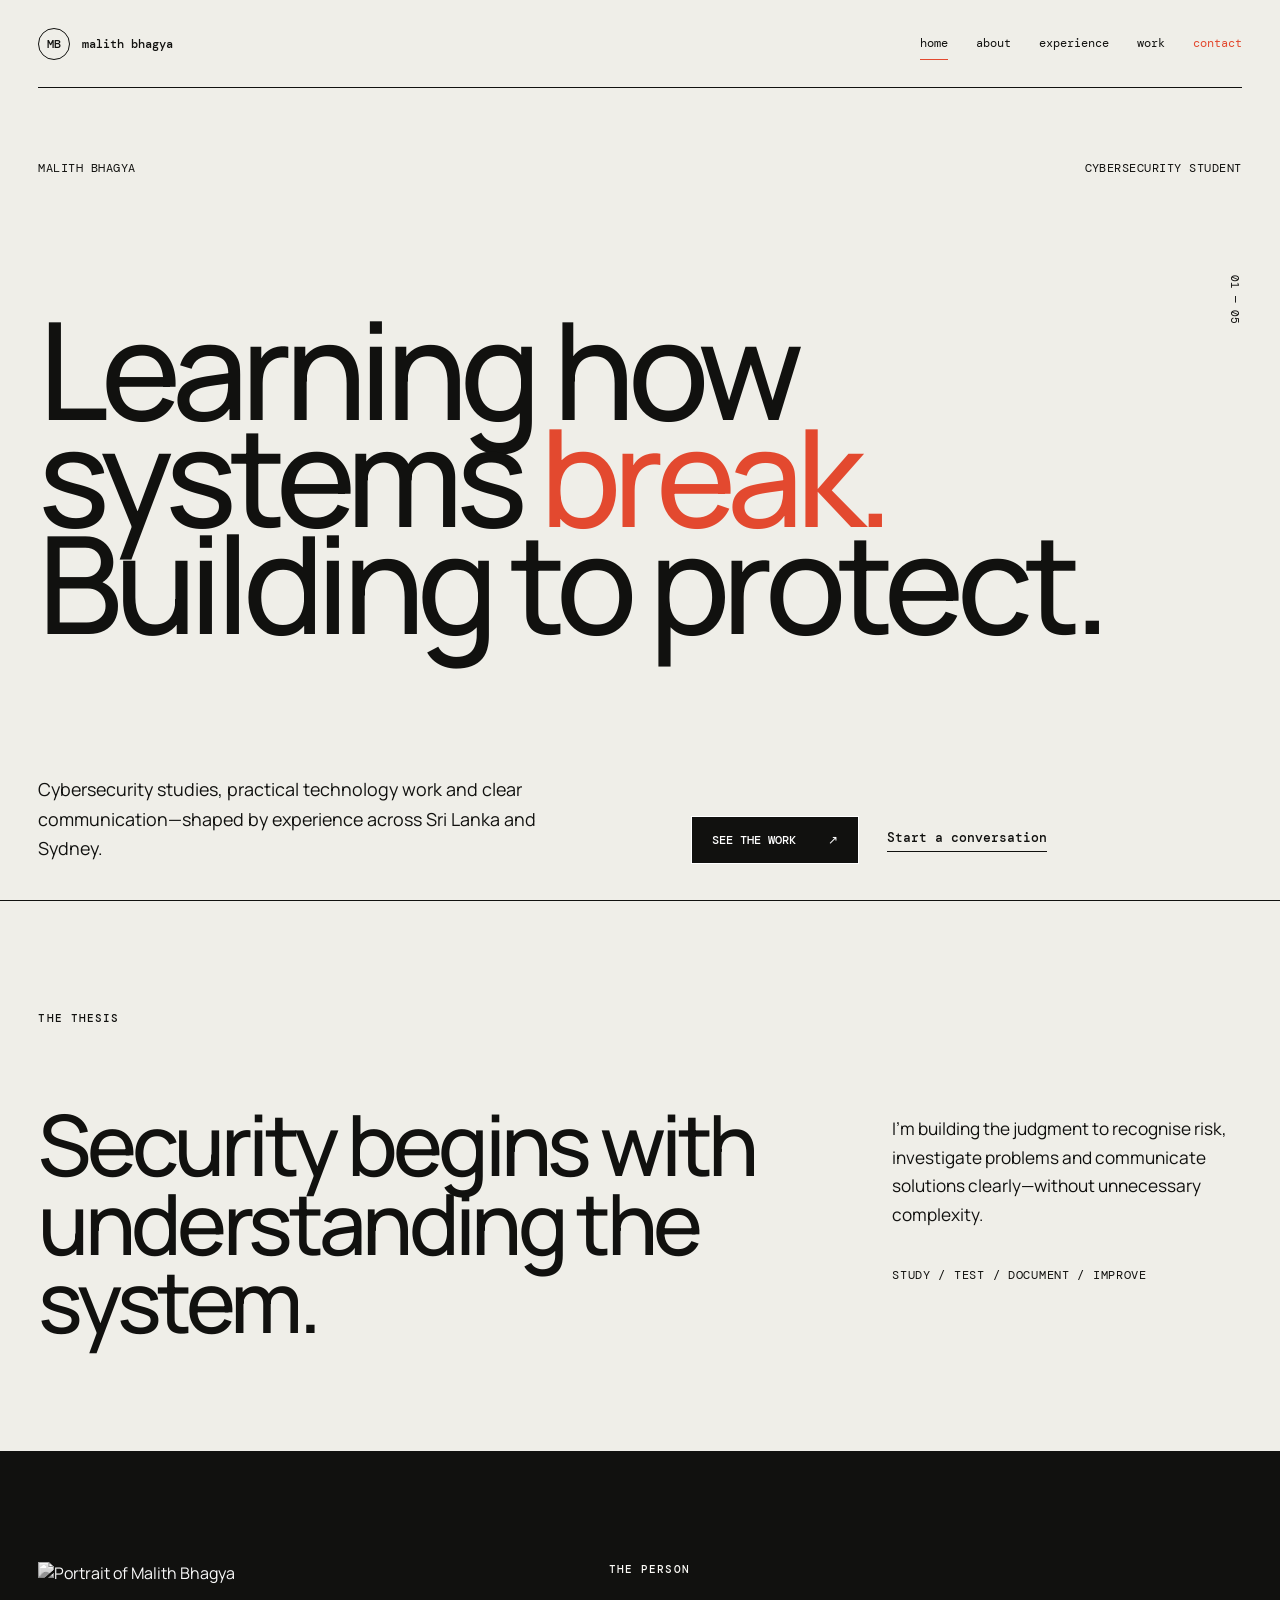
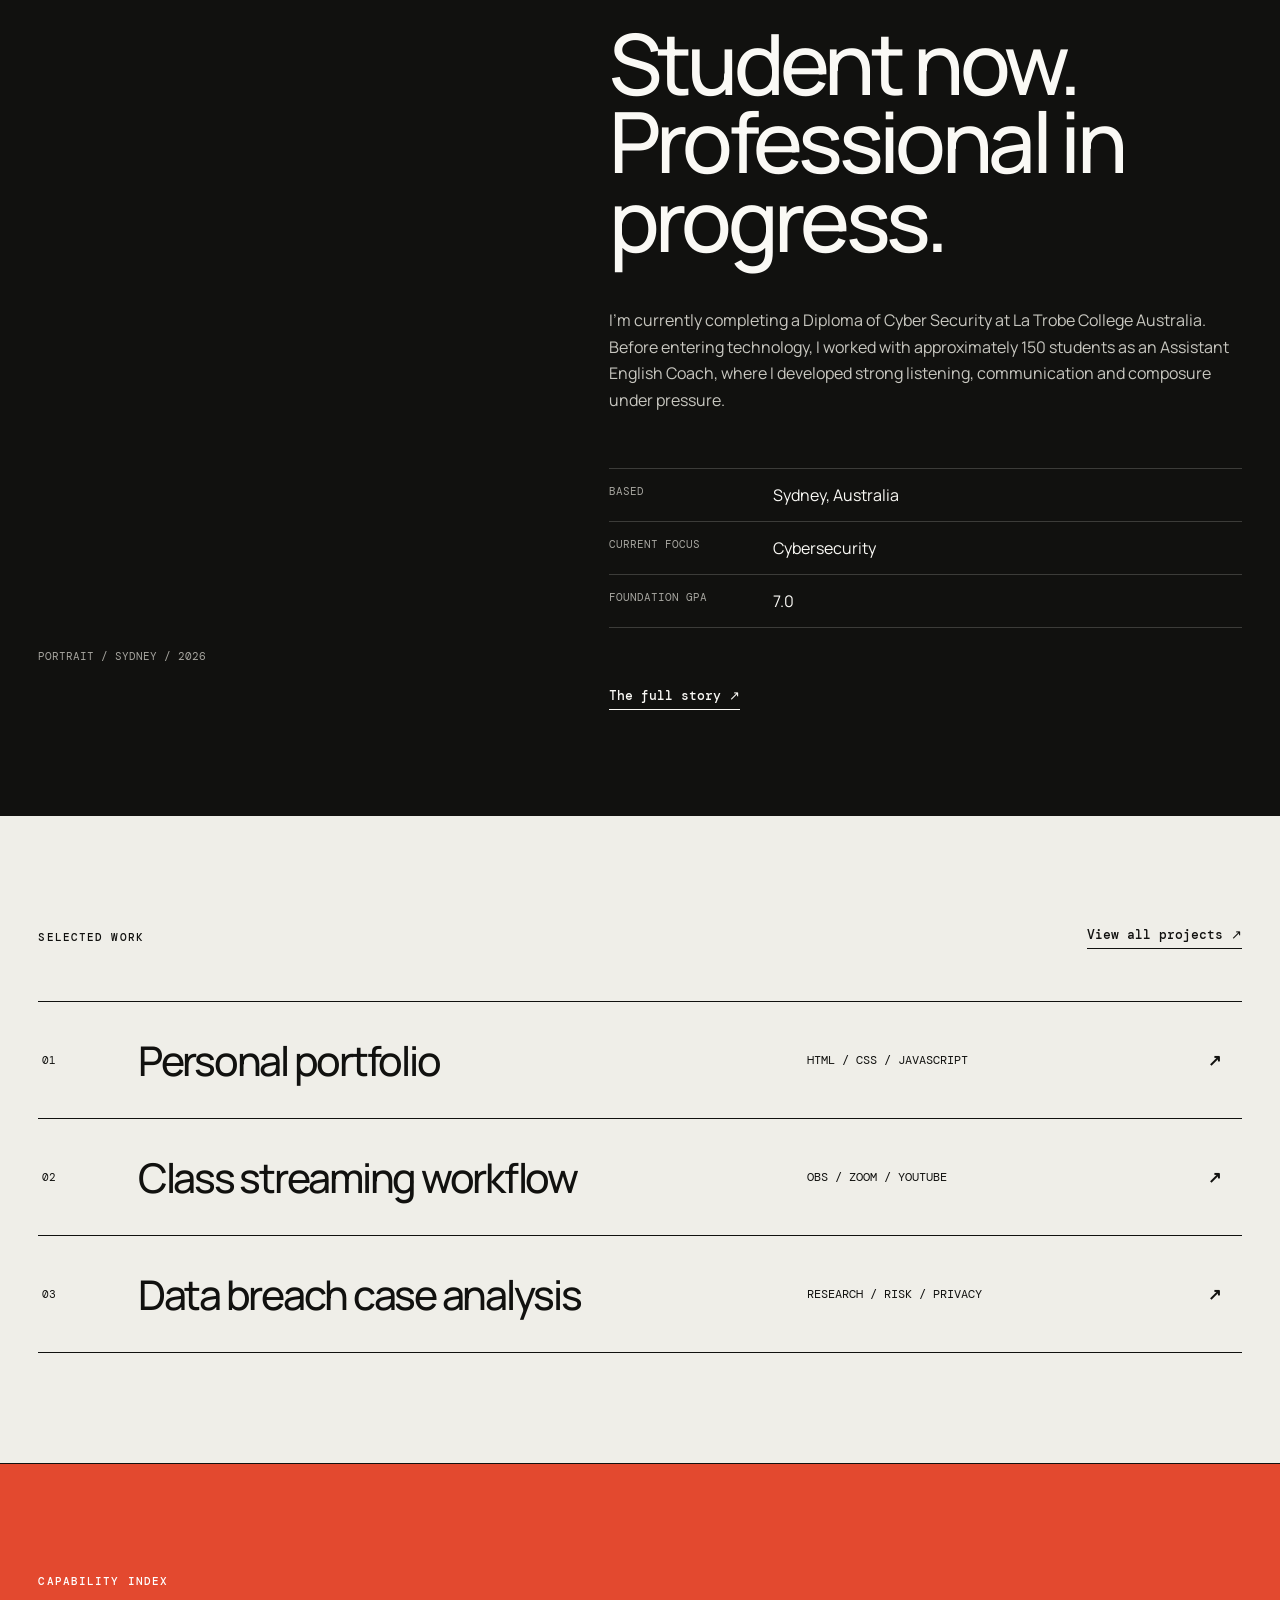
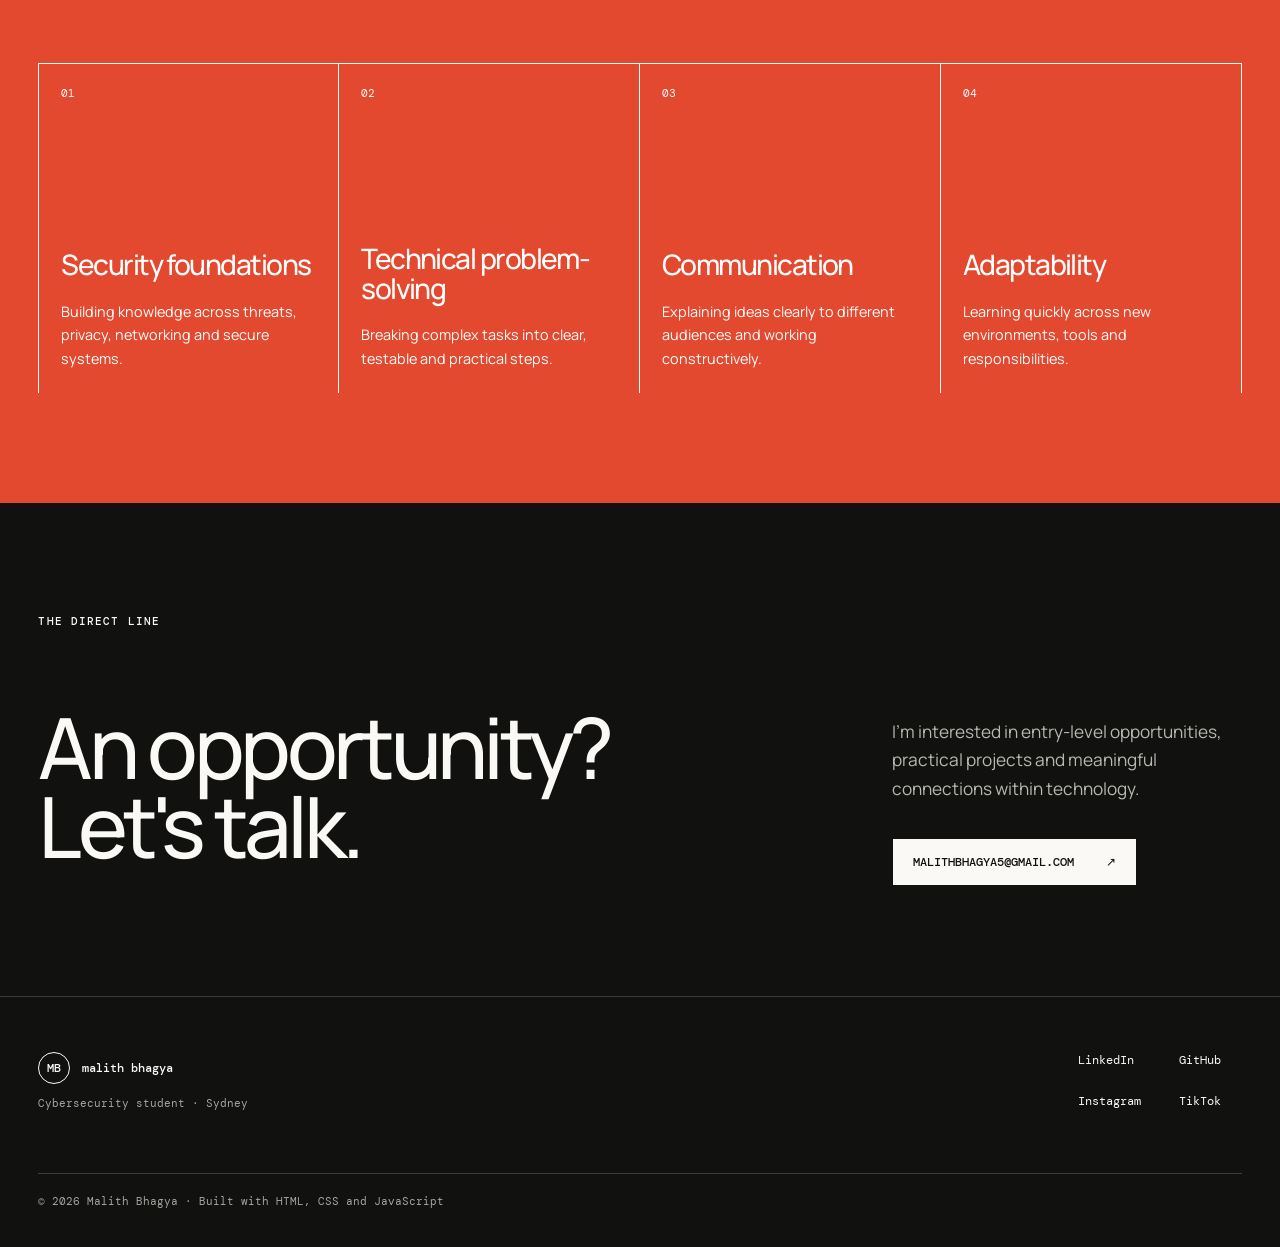
==== index.html @ faa4a7e5 "Add files via upload" ====
<!doctype html>
<html lang="en">
<head>
  <meta charset="UTF-8" />
  <meta name="viewport" content="width=device-width, initial-scale=1" />
  <meta
    name="description"
    content="Malith Bhagya — cybersecurity student, communicator and emerging technology professional based in Sydney."
  />
  <title>Malith Bhagya — Cybersecurity Student</title>

  <link rel="preconnect" href="https://fonts.googleapis.com" />
  <link rel="preconnect" href="https://fonts.gstatic.com" crossorigin />
  <link
    href="https://fonts.googleapis.com/css2?family=DM+Mono:wght@300;400;500&family=Manrope:wght@400;500;600&display=swap"
    rel="stylesheet"
  />
  <link rel="stylesheet" href="style.css" />
  <script src="script.js" defer></script>
</head>

<body>
  <a class="skip-link" href="#main">Skip to content</a>

  <header class="site-header">
    <nav class="navbar" aria-label="Main navigation">
      <a class="logo" href="index.html"><span>MB</span> Malith Bhagya</a>

      <button class="menu-button" aria-label="Open navigation" aria-expanded="false">
        <i></i>
        <i></i>
      </button>

      <div class="nav-links">
        <a class="active" href="index.html">Home</a>
        <a href="about.html">About</a>
        <a href="resume.html">Experience</a>
        <a href="projects.html">Work</a>
        <a class="nav-contact" href="contact.html">Contact</a>
      </div>
    </nav>
  </header>

  <main id="main">
    <section class="home-hero">
      <div class="hero-kicker reveal">
        <span>Malith Bhagya</span>
        <span>Cybersecurity student</span>
      </div>

      <h1 class="reveal">
        Learning how<br />
        systems <em>break.</em><br />
        Building to protect.
      </h1>

      <div class="hero-bottom reveal">
        <p>
          Cybersecurity studies, practical technology work and clear
          communication—shaped by experience across Sri Lanka and Sydney.
        </p>
        <div class="buttons">
          <a class="button dark" href="projects.html">See the work <span>↗</span></a>
          <a class="text-link" href="contact.html">Start a conversation</a>
        </div>
      </div>

      <div class="hero-index" aria-hidden="true">01 — 05</div>
    </section>

    <section class="signal section">
      <p class="label">THE THESIS</p>

      <div class="split">
        <h2 class="reveal">
          Security begins with<br />
          understanding the system.
        </h2>
        <div class="reveal">
          <p>
            I'm building the judgment to recognise risk, investigate problems
            and communicate solutions clearly—without unnecessary complexity.
          </p>
          <p class="mono">study / test / document / improve</p>
        </div>
      </div>
    </section>

    <section class="profile-panel section">
      <div class="profile-image reveal">
        <img src="images/portrait.webp" alt="Portrait of Malith Bhagya" />
        <span>Portrait / Sydney / 2026</span>
      </div>

      <div class="profile-copy reveal">
        <p class="label">THE PERSON</p>
        <h2>
          Student now.<br />
          Professional in progress.
        </h2>
        <p>
          I'm currently completing a Diploma of Cyber Security at La Trobe
          College Australia. Before entering technology, I worked with
          approximately 150 students as an Assistant English Coach, where I
          developed strong listening, communication and composure under
          pressure.
        </p>
        <dl>
          <div>
            <dt>Based</dt>
            <dd>Sydney, Australia</dd>
          </div>
          <div>
            <dt>Current focus</dt>
            <dd>Cybersecurity</dd>
          </div>
          <div>
            <dt>Foundation GPA</dt>
            <dd>7.0</dd>
          </div>
        </dl>
        <a class="text-link" href="about.html">The full story <span>↗</span></a>
      </div>
    </section>

    <section class="work-index section">
      <div class="section-top">
        <p class="label">SELECTED WORK</p>
        <a class="text-link" href="projects.html">View all projects ↗</a>
      </div>

      <a class="work-row reveal" href="projects.html">
        <span>01</span>
        <h3>Personal portfolio</h3>
        <p>HTML / CSS / JavaScript</p>
        <b>↗</b>
      </a>

      <a class="work-row reveal" href="projects.html">
        <span>02</span>
        <h3>Class streaming workflow</h3>
        <p>OBS / Zoom / YouTube</p>
        <b>↗</b>
      </a>

      <a class="work-row reveal" href="projects.html">
        <span>03</span>
        <h3>Data breach case analysis</h3>
        <p>Research / Risk / Privacy</p>
        <b>↗</b>
      </a>
    </section>

    <section class="capability section">
      <p class="label">CAPABILITY INDEX</p>

      <div class="capability-grid">
        <article class="reveal">
          <span>01</span>
          <h3>Security foundations</h3>
          <p>Building knowledge across threats, privacy, networking and secure systems.</p>
        </article>

        <article class="reveal">
          <span>02</span>
          <h3>Technical problem-solving</h3>
          <p>Breaking complex tasks into clear, testable and practical steps.</p>
        </article>

        <article class="reveal">
          <span>03</span>
          <h3>Communication</h3>
          <p>Explaining ideas clearly to different audiences and working constructively.</p>
        </article>

        <article class="reveal">
          <span>04</span>
          <h3>Adaptability</h3>
          <p>Learning quickly across new environments, tools and responsibilities.</p>
        </article>
      </div>
    </section>

    <section class="direct section">
      <p class="label">THE DIRECT LINE</p>

      <div class="split">
        <h2 class="reveal">
          An opportunity?<br />
          Let's talk.
        </h2>
        <div class="reveal">
          <p>
            I'm interested in entry-level opportunities, practical projects
            and meaningful connections within technology.
          </p>
          <a class="button light" href="mailto:malithbhagya5@gmail.com">
            malithbhagya5@gmail.com <span>↗</span>
          </a>
        </div>
      </div>
    </section>
  </main>

  <footer class="site-footer">
    <div>
      <a class="logo" href="index.html"><span>MB</span> Malith Bhagya</a>
      <p>Cybersecurity student · Sydney</p>
    </div>

    <div class="socials">
      <a href="https://www.linkedin.com/" target="_blank" rel="noopener noreferrer">LinkedIn</a>
      <a href="https://github.com/" target="_blank" rel="noopener noreferrer">GitHub</a>
      <a href="https://www.instagram.com/malithnotfound" target="_blank" rel="noopener noreferrer">Instagram</a>
      <a href="https://www.tiktok.com/@definitelynotmalith" target="_blank" rel="noopener noreferrer">TikTok</a>
    </div>

    <p class="copyright">© <span data-year></span> Malith Bhagya · Built with HTML, CSS and JavaScript</p>
  </footer>
</body>
</html>
---- style.css ----
:root {
  --ink: #11110f;
  --paper: #efeee8;
  --red: #e3492f;
  --grey: #a6a59f;
  --line: rgba(17, 17, 15, 0.22);
  --white: #faf9f5;
}

* {
  box-sizing: border-box;
}

html {
  scroll-behavior: smooth;
}

body {
  margin: 0;
  background: var(--paper);
  color: var(--ink);
  font-family: "Manrope", sans-serif;
  font-size: 16px;
  overflow-x: hidden;
}

img {
  display: block;
  width: 100%;
  object-fit: cover;
}

a {
  color: inherit;
  text-decoration: none;
}

h1,
h2,
h3 {
  font-weight: 500;
  margin: 0;
  letter-spacing: -0.055em;
}

p {
  line-height: 1.65;
}

.skip-link {
  position: fixed;
  left: 1rem;
  top: -4rem;
  z-index: 99;
  background: var(--ink);
  color: white;
  padding: 0.8rem;
}

.skip-link:focus {
  top: 1rem;
}

.site-header {
  position: relative;
  padding: 0 3vw;
}

.navbar {
  min-height: 88px;
  display: flex;
  justify-content: space-between;
  align-items: center;
  border-bottom: 1px solid var(--ink);
}

.logo {
  display: flex;
  align-items: center;
  gap: 12px;
  font: 500 0.78rem "DM Mono", monospace;
  text-transform: lowercase;
}

.logo span {
  display: grid;
  place-items: center;
  width: 32px;
  height: 32px;
  border: 1px solid;
  border-radius: 50%;
  text-transform: uppercase;
}

.nav-links {
  display: flex;
  gap: 28px;
  align-items: center;
  font: 400 0.76rem "DM Mono", monospace;
  text-transform: lowercase;
}

.nav-links a {
  padding: 8px 0;
  border-bottom: 1px solid transparent;
}

.nav-links a:hover,
.nav-links a.active {
  border-color: var(--red);
}

.nav-contact {
  color: var(--red);
}

.menu-button {
  display: none;
  border: 0;
  background: transparent;
}

.menu-button i {
  display: block;
  width: 24px;
  height: 1px;
  background: var(--ink);
  margin: 6px;
}

.section {
  padding: 110px 3vw;
  border-top: 1px solid var(--ink);
}

.home-hero {
  min-height: calc(100vh - 88px);
  padding: 8vh 3vw 4vh;
  display: flex;
  flex-direction: column;
  position: relative;
}

.hero-kicker {
  display: flex;
  justify-content: space-between;
  font: 400 0.75rem "DM Mono", monospace;
  text-transform: uppercase;
  letter-spacing: 0.04em;
}

.home-hero h1 {
  font-size: clamp(4.4rem, 10.6vw, 10.5rem);
  line-height: 0.79;
  margin: auto 0;
}

.home-hero h1 em {
  font-style: normal;
  color: var(--red);
}

.hero-bottom {
  display: grid;
  grid-template-columns: 1fr 1fr;
  gap: 8vw;
  align-items: end;
}

.hero-bottom > p {
  font-size: clamp(1rem, 1.4vw, 1.25rem);
  max-width: 650px;
  margin: 0;
}

.buttons {
  display: flex;
  align-items: center;
  gap: 28px;
}

.button {
  display: inline-flex;
  justify-content: space-between;
  align-items: center;
  gap: 32px;
  padding: 15px 20px;
  border: 1px solid;
  font: 500 0.78rem "DM Mono", monospace;
  text-transform: uppercase;
  transition: 0.2s;
}

.button:hover {
  background: var(--red);
  border-color: var(--red);
  color: white;
}

.button.dark {
  background: var(--ink);
  color: white;
}

.button.light {
  background: var(--white);
  color: var(--ink);
}

.text-link {
  font: 500 0.8rem "DM Mono", monospace;
  border-bottom: 1px solid;
  padding-bottom: 5px;
}

.text-link:hover {
  color: var(--red);
}

.hero-index {
  position: absolute;
  right: 3vw;
  top: 23%;
  font: 400 0.7rem "DM Mono", monospace;
  writing-mode: vertical-rl;
}

.label {
  font: 500 0.7rem "DM Mono", monospace;
  letter-spacing: 0.1em;
  text-transform: uppercase;
  margin: 0;
}

.split {
  display: grid;
  grid-template-columns: 1.35fr 0.65fr;
  gap: 10vw;
  margin-top: 80px;
}

.split h2,
.profile-copy h2 {
  font-size: clamp(3rem, 6.6vw, 7rem);
  line-height: 0.93;
}

.split > div {
  padding-top: 10px;
}

.split > div > p {
  font-size: 1.08rem;
  margin-top: 0;
}

.mono {
  font: 400 0.75rem "DM Mono", monospace !important;
  text-transform: uppercase;
  letter-spacing: 0.06em;
  margin-top: 38px !important;
}

.profile-panel {
  display: grid;
  grid-template-columns: 0.85fr 1.15fr;
  gap: 8vw;
  background: var(--ink);
  color: var(--white);
}

.profile-image img {
  height: min(75vh, 760px);
  filter: grayscale(100%);
  object-position: center 30%;
}

.profile-image span {
  display: block;
  margin-top: 12px;
  font: 400 0.7rem "DM Mono", monospace;
  color: var(--grey);
  text-transform: uppercase;
}

.profile-copy {
  align-self: center;
}

.profile-copy h2 {
  margin: 48px 0;
}

.profile-copy > p:not(.label) {
  max-width: 670px;
  color: #c8c7c0;
}

.profile-copy dl {
  margin: 55px 0;
  border-top: 1px solid #3c3c39;
}

.profile-copy dl div {
  display: grid;
  grid-template-columns: 0.35fr 1fr;
  padding: 15px 0;
  border-bottom: 1px solid #3c3c39;
}

.profile-copy dt {
  font: 400 0.7rem "DM Mono", monospace;
  text-transform: uppercase;
  color: var(--grey);
}

.profile-copy dd {
  margin: 0;
}

.section-top {
  display: flex;
  justify-content: space-between;
  align-items: center;
  margin-bottom: 52px;
}

.work-row {
  display: grid;
  grid-template-columns: 70px 1.2fr 0.7fr 30px;
  gap: 2vw;
  align-items: center;
  padding: 30px 4px;
  border-top: 1px solid;
  transition: 0.2s;
}

.work-row:last-child {
  border-bottom: 1px solid;
}

.work-row:hover {
  background: var(--red);
  color: white;
  padding-left: 20px;
  padding-right: 20px;
}

.work-row > span {
  font: 400 0.7rem "DM Mono", monospace;
}

.work-row h3 {
  font-size: clamp(1.65rem, 3.2vw, 3.4rem);
}

.work-row p {
  font: 400 0.75rem "DM Mono", monospace;
  text-transform: uppercase;
}

.capability {
  background: var(--red);
  color: white;
}

.capability-grid {
  display: grid;
  grid-template-columns: repeat(4, 1fr);
  margin-top: 75px;
}

.capability-grid article {
  min-height: 330px;
  padding: 22px;
  border-top: 1px solid;
  border-right: 1px solid;
  display: flex;
  flex-direction: column;
}

.capability-grid article:first-child {
  border-left: 1px solid;
}

.capability-grid span {
  font: 400 0.7rem "DM Mono", monospace;
}

.capability-grid h3 {
  font-size: clamp(1.35rem, 2.2vw, 2.25rem);
  line-height: 1.05;
  margin: auto 0 20px;
}

.capability-grid p {
  font-size: 0.9rem;
  margin: 0;
}

.direct {
  background: var(--ink);
  color: var(--white);
}

.direct .split h2 {
  color: var(--white);
}

.direct .split > div > p {
  color: #b7b6b0;
  margin-bottom: 35px;
}

.site-footer {
  background: var(--ink);
  color: var(--white);
  border-top: 1px solid #3c3c39;
  padding: 55px 3vw 28px;
  display: grid;
  grid-template-columns: 1fr auto;
  gap: 40px;
}

.site-footer .logo {
  margin-bottom: 12px;
}

.site-footer p {
  font: 400 0.7rem "DM Mono", monospace;
  color: var(--grey);
}

.socials {
  display: grid;
  grid-template-columns: 1fr 1fr;
  gap: 12px 38px;
  font: 400 0.75rem "DM Mono", monospace;
}

.socials a:hover {
  color: var(--red);
}

.copyright {
  grid-column: 1 / -1;
  border-top: 1px solid #3c3c39;
  padding-top: 20px;
}

.page-hero {
  padding: 120px 3vw 100px;
  min-height: 72vh;
}

.page-hero h1 {
  font-size: clamp(4rem, 9vw, 9rem);
  line-height: 0.84;
}

.page-hero h1 em {
  font-style: normal;
  color: var(--red);
}

.page-hero .intro {
  max-width: 650px;
  font-size: 1.1rem;
}

.about-grid {
  display: grid;
  grid-template-columns: 0.75fr 1fr;
  gap: 8vw;
  align-items: center;
  margin-top: 75px;
}

.about-grid img {
  height: 680px;
  filter: grayscale(100%);
}

.large {
  font-size: clamp(1.5rem, 2.8vw, 2.8rem);
  line-height: 1.25;
}

.dark-section {
  background: var(--ink);
  color: var(--white);
}

.dark-section .split > div {
  color: #b9b8b2;
}

.gallery {
  display: grid;
  grid-template-columns: 1.2fr 0.8fr;
  gap: 12px;
  margin-top: 60px;
}

.gallery figure {
  margin: 0;
  position: relative;
  overflow: hidden;
}

.gallery img {
  height: 400px;
  filter: grayscale(100%);
  transition: 0.4s;
}

.gallery figure:hover img {
  filter: grayscale(0);
}

.gallery .wide img {
  height: 520px;
}

.gallery .tall {
  grid-row: span 2;
}

.gallery .tall img {
  height: 100%;
}

.gallery figcaption {
  position: absolute;
  left: 12px;
  bottom: 12px;
  background: var(--ink);
  color: white;
  padding: 7px 10px;
  font: 400 0.68rem "DM Mono", monospace;
}

.resume {
  padding-top: 20px;
}

.resume-block {
  display: grid;
  grid-template-columns: 0.3fr 1fr;
  gap: 6vw;
  padding: 55px 0;
  border-top: 1px solid;
}

.resume-heading {
  display: flex;
  gap: 14px;
}

.resume-heading span,
.timeline-item div > b,
.project article b {
  font: 500 0.68rem "DM Mono", monospace;
  color: var(--red);
  letter-spacing: 0.08em;
}

.resume-heading h2 {
  font-size: 2.4rem;
}

.timeline {
  border-top: 1px solid var(--line);
}

.timeline-item {
  display: grid;
  grid-template-columns: 0.28fr 1fr;
  gap: 30px;
  padding: 30px 4px;
  border-bottom: 1px solid var(--line);
}

.timeline-item > small {
  font: 400 0.7rem "DM Mono", monospace;
}

.timeline-item h3 {
  font-size: clamp(1.5rem, 2.7vw, 2.5rem);
}

.timeline-item p,
.timeline-item ul {
  color: #5e5e59;
}

.tags {
  display: flex;
  gap: 8px;
  flex-wrap: wrap;
}

.tags span {
  border: 1px solid;
  padding: 6px 10px;
  font: 400 0.68rem "DM Mono", monospace;
}

.skills {
  display: grid;
  grid-template-columns: 1fr 1fr;
}

.skills span {
  font-size: 1.25rem;
  padding: 20px 4px;
  border-bottom: 1px solid var(--line);
}

.achievements {
  display: grid;
  grid-template-columns: 1fr 1fr;
}

.achievements article {
  padding: 35px;
  border: 1px solid;
  margin-right: -1px;
}

.achievements strong {
  font-size: clamp(3rem, 6vw, 6rem);
  font-weight: 500;
}

.project-list {
  padding-top: 10px;
}

.project {
  display: grid;
  grid-template-columns: 50px 0.75fr 1fr;
  gap: 4vw;
  padding: 60px 0;
  border-top: 1px solid;
  align-items: center;
}

.project-art {
  height: 360px;
  background: var(--ink);
  color: white;
  display: grid;
  place-items: center;
}

.project-art strong {
  font: 500 5rem "DM Mono", monospace;
  color: var(--red);
}

.project > div:last-child h2 {
  font-size: clamp(2rem, 4vw, 4rem);
  line-height: 1;
}

.project > div:last-child p {
  color: #60605a;
}

.project-note {
  padding: 40px;
  background: var(--red);
  color: white;
  display: grid;
  grid-template-columns: 0.25fr 1fr;
}

.project-note p {
  font-size: 1.7rem;
  margin: 0;
}

.contact-page {
  background: var(--paper);
}

.contact-main {
  min-height: 85vh;
  padding: 110px 3vw;
  display: grid;
  grid-template-columns: 0.9fr 1.1fr;
  gap: 10vw;
  align-items: center;
}

.contact-main h1 {
  font-size: clamp(4rem, 7.5vw, 8rem);
  line-height: 0.88;
  margin: 30px 0;
}

.contact-main h1 em {
  font-style: normal;
  color: var(--red);
}

.email-link {
  font: 400 0.8rem "DM Mono", monospace;
  border-bottom: 1px solid;
}

.contact-form {
  border-top: 1px solid;
  padding-top: 25px;
}

.form-row {
  display: grid;
  grid-template-columns: 1fr 1fr;
  gap: 20px;
}

.field {
  margin-bottom: 20px;
}

.field label {
  display: block;
  font: 500 0.7rem "DM Mono", monospace;
  text-transform: uppercase;
  margin-bottom: 8px;
}

.field input,
.field textarea {
  width: 100%;
  border: 0;
  border-bottom: 1px solid;
  background: transparent;
  padding: 12px 0;
  font: 16px "Manrope";
  outline: none;
}

.field input:focus,
.field textarea:focus {
  border-color: var(--red);
  border-width: 2px;
}

.field.invalid input,
.field.invalid textarea {
  border-color: #bd2020;
}

.field small {
  display: block;
  min-height: 18px;
  color: #a91616;
  margin-top: 5px;
}

.form-status {
  font: 0.75rem "DM Mono", monospace;
}

.reveal {
  opacity: 0;
  transform: translateY(18px);
  transition: opacity 0.7s, transform 0.7s;
}

.reveal.visible {
  opacity: 1;
  transform: none;
}

@media (max-width: 900px) {
  .hero-bottom,
  .split,
  .profile-panel,
  .about-grid,
  .contact-main {
    grid-template-columns: 1fr;
  }

  .profile-copy {
    padding-top: 30px;
  }

  .capability-grid {
    grid-template-columns: 1fr 1fr;
  }

  .project {
    grid-template-columns: 40px 1fr;
  }

  .project > div:last-child {
    grid-column: 2;
  }

  .resume-block {
    grid-template-columns: 1fr;
  }
}

@media (max-width: 680px) {
  .site-header {
    padding: 0 18px;
  }

  .navbar {
    min-height: 72px;
  }

  .menu-button {
    display: block;
  }

  .nav-links {
    display: none;
    position: absolute;
    top: 72px;
    left: 18px;
    right: 18px;
    background: var(--paper);
    border: 1px solid;
    padding: 20px;
    flex-direction: column;
    align-items: stretch;
    z-index: 9;
  }

  .nav-links.open {
    display: flex;
  }

  .home-hero {
    min-height: calc(100vh - 72px);
    padding: 45px 18px 28px;
  }

  .hero-kicker span:last-child {
    display: none;
  }

  .home-hero h1 {
    font-size: clamp(3.55rem, 17vw, 5.7rem);
    line-height: 0.84;
  }

  .hero-bottom {
    gap: 25px;
  }

  .buttons {
    align-items: flex-start;
    flex-direction: column;
  }

  .section,
  .page-hero,
  .contact-main {
    padding-left: 18px;
    padding-right: 18px;
  }

  .section {
    padding-top: 78px;
    padding-bottom: 78px;
  }

  .split {
    margin-top: 50px;
  }

  .work-row {
    grid-template-columns: 40px 1fr 24px;
  }

  .work-row p {
    display: none;
  }

  .capability-grid,
  .gallery,
  .skills,
  .achievements,
  .site-footer,
  .form-row {
    grid-template-columns: 1fr;
  }

  .capability-grid article {
    min-height: 240px;
    border-left: 1px solid;
  }

  .gallery .tall {
    grid-row: auto;
  }

  .gallery img,
  .gallery .wide img,
  .gallery .tall img {
    height: 390px;
  }

  .timeline-item {
    grid-template-columns: 1fr;
  }

  .project {
    grid-template-columns: 1fr;
  }

  .project > div:last-child {
    grid-column: 1;
  }

  .project-art {
    height: 300px;
  }

  .project-note {
    grid-template-columns: 1fr;
    gap: 20px;
  }

  .socials {
    grid-template-columns: 1fr 1fr;
  }

  .copyright {
    grid-column: 1;
  }
}

@media (prefers-reduced-motion: reduce) {
  html {
    scroll-behavior: auto;
  }

  * {
    transition-duration: 0.01ms !important;
  }
}

.project-downloads {
  display: inline-block;
  margin-top: 20px;
  padding-bottom: 6px;
  border-bottom: 1px solid currentColor;
  font-family: "DM Mono", monospace;
  font-size: 0.75rem;
  font-weight: 500;
  text-transform: uppercase;
  transition: color 0.2s ease;
  
}   

.project downloads:hover {
  color: var(--red);
}
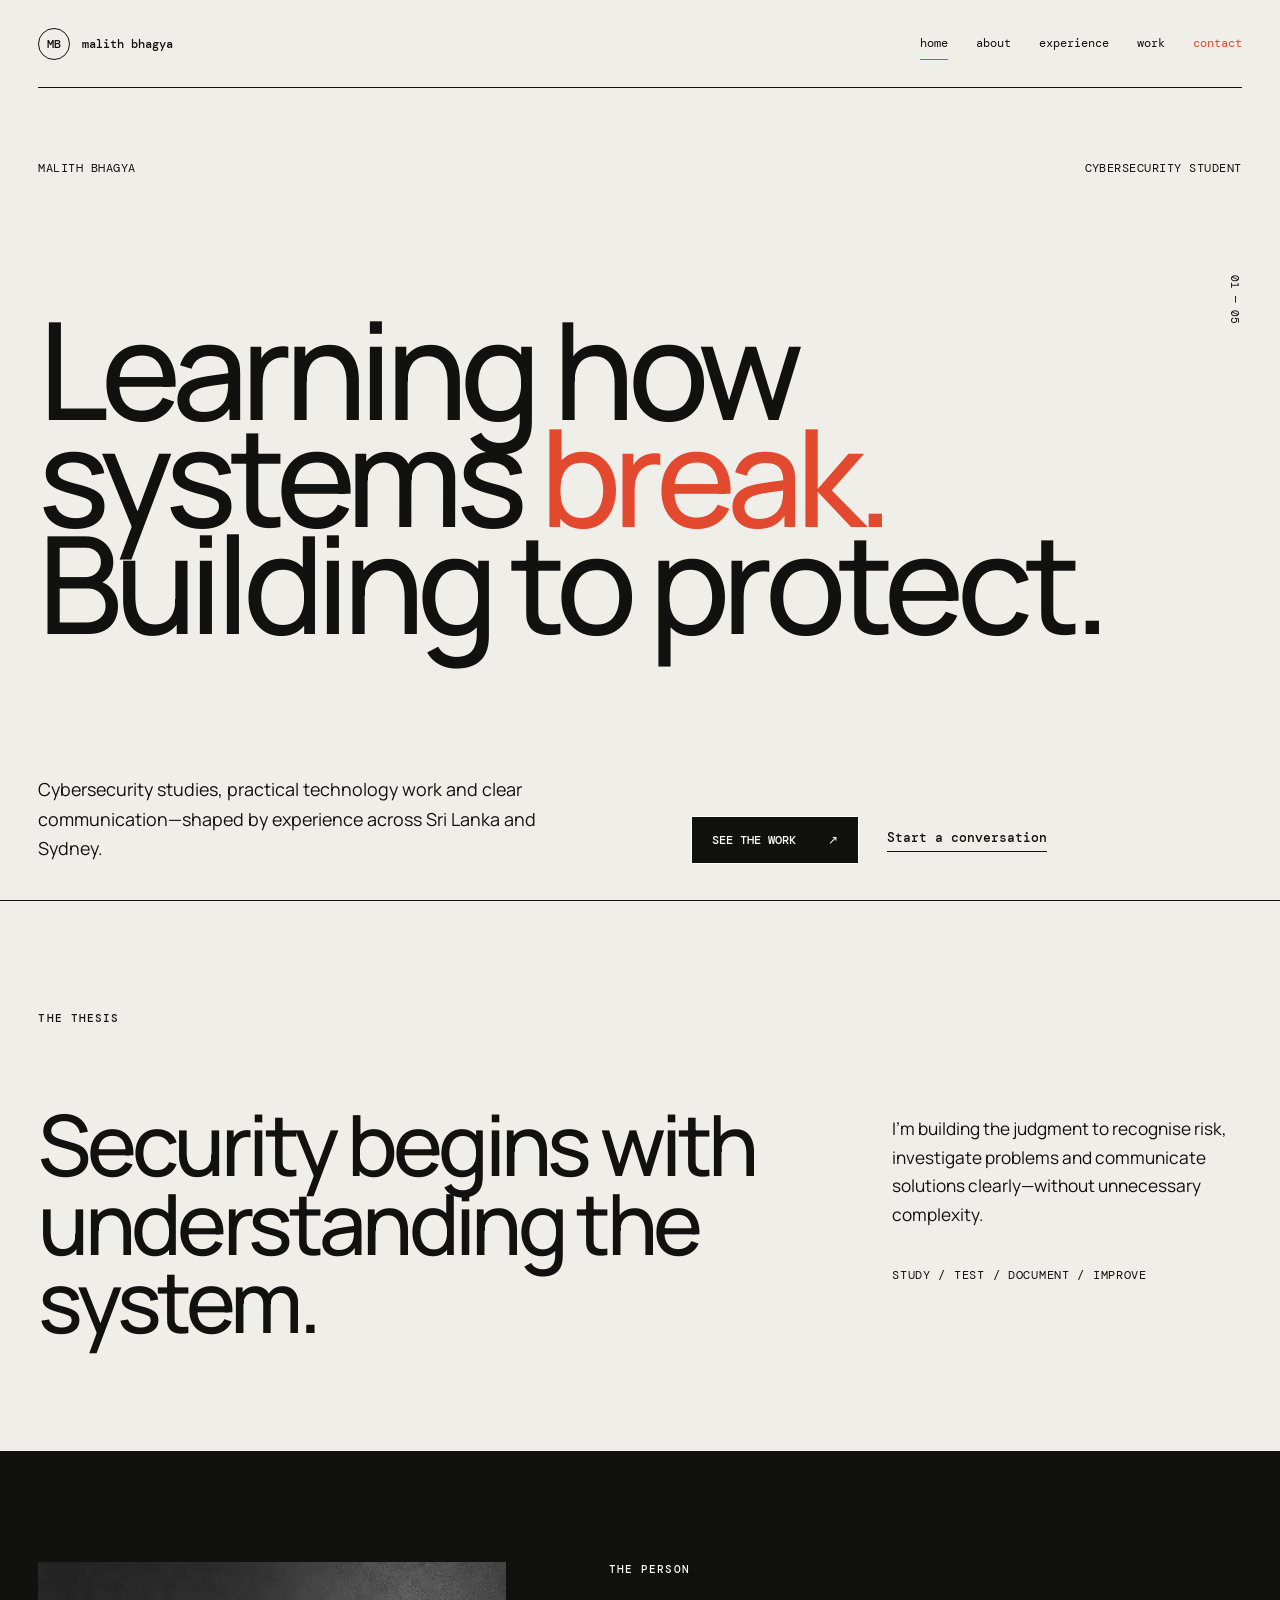
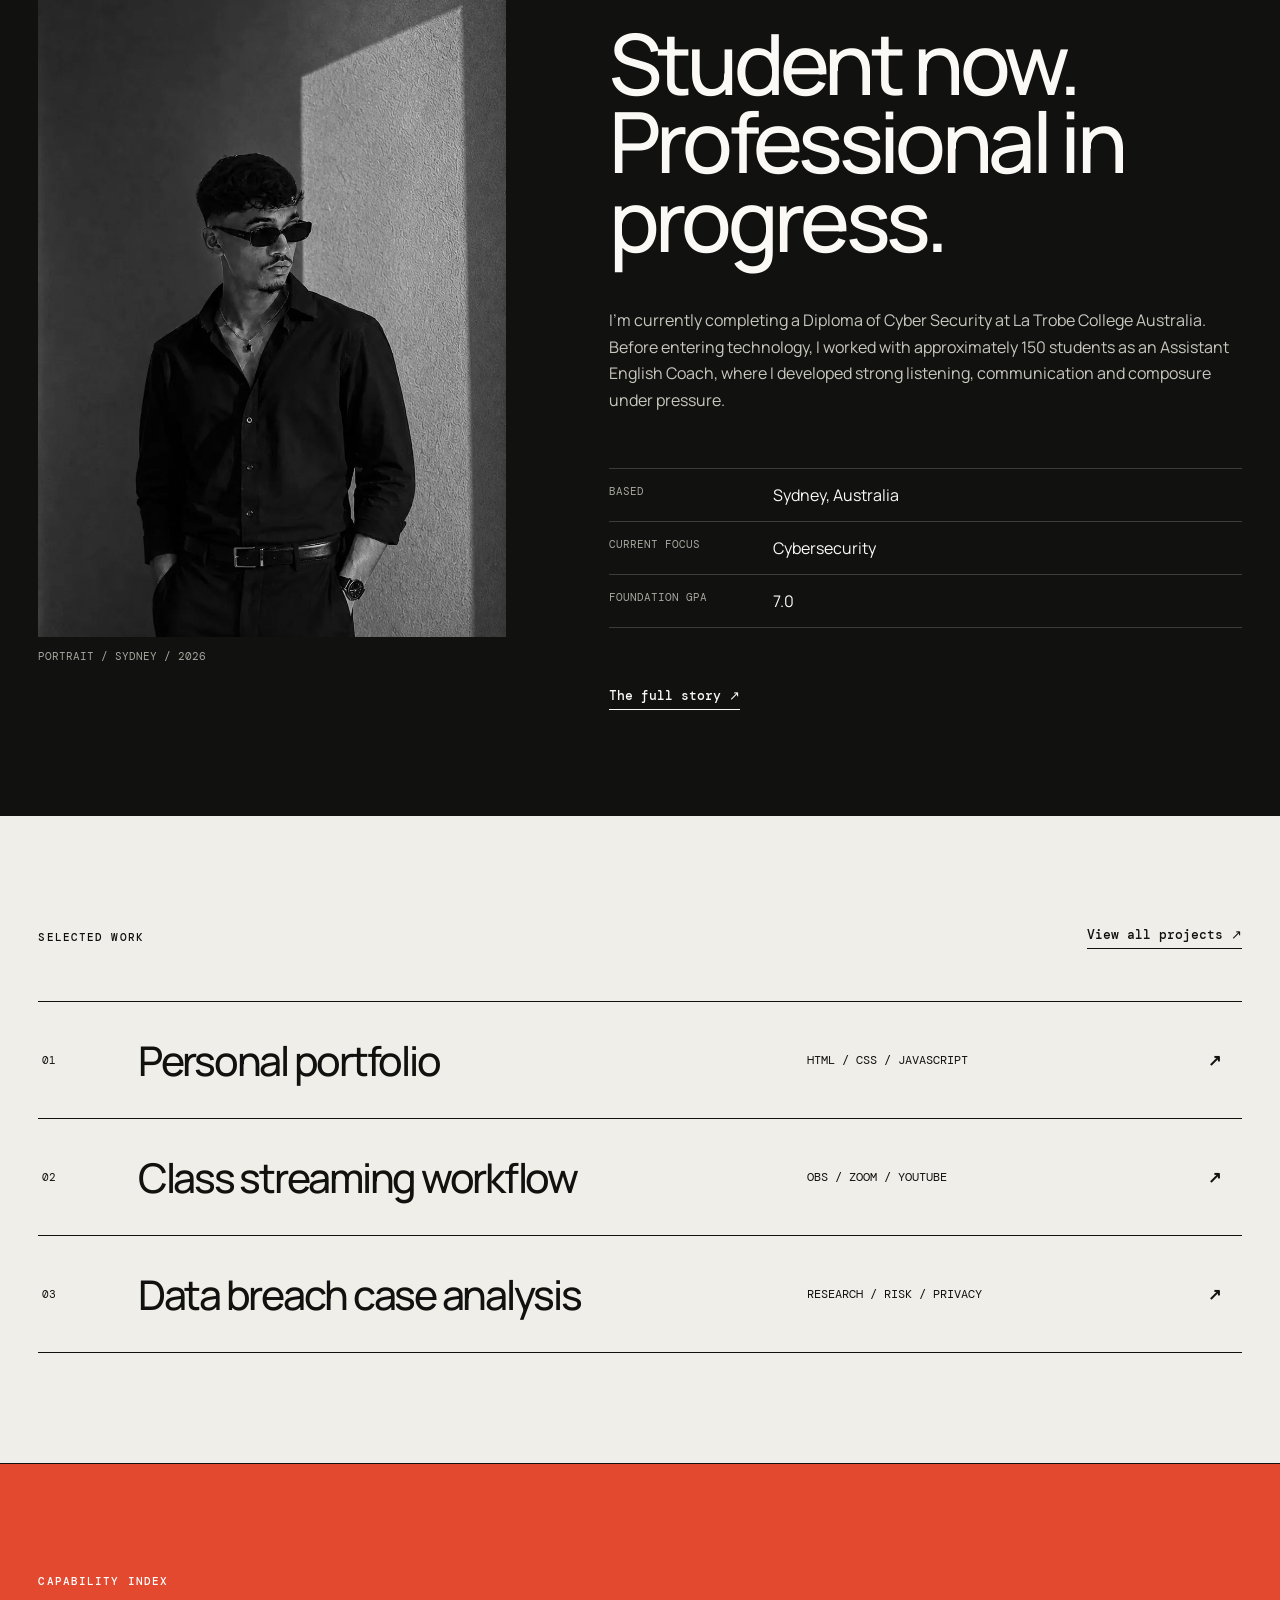
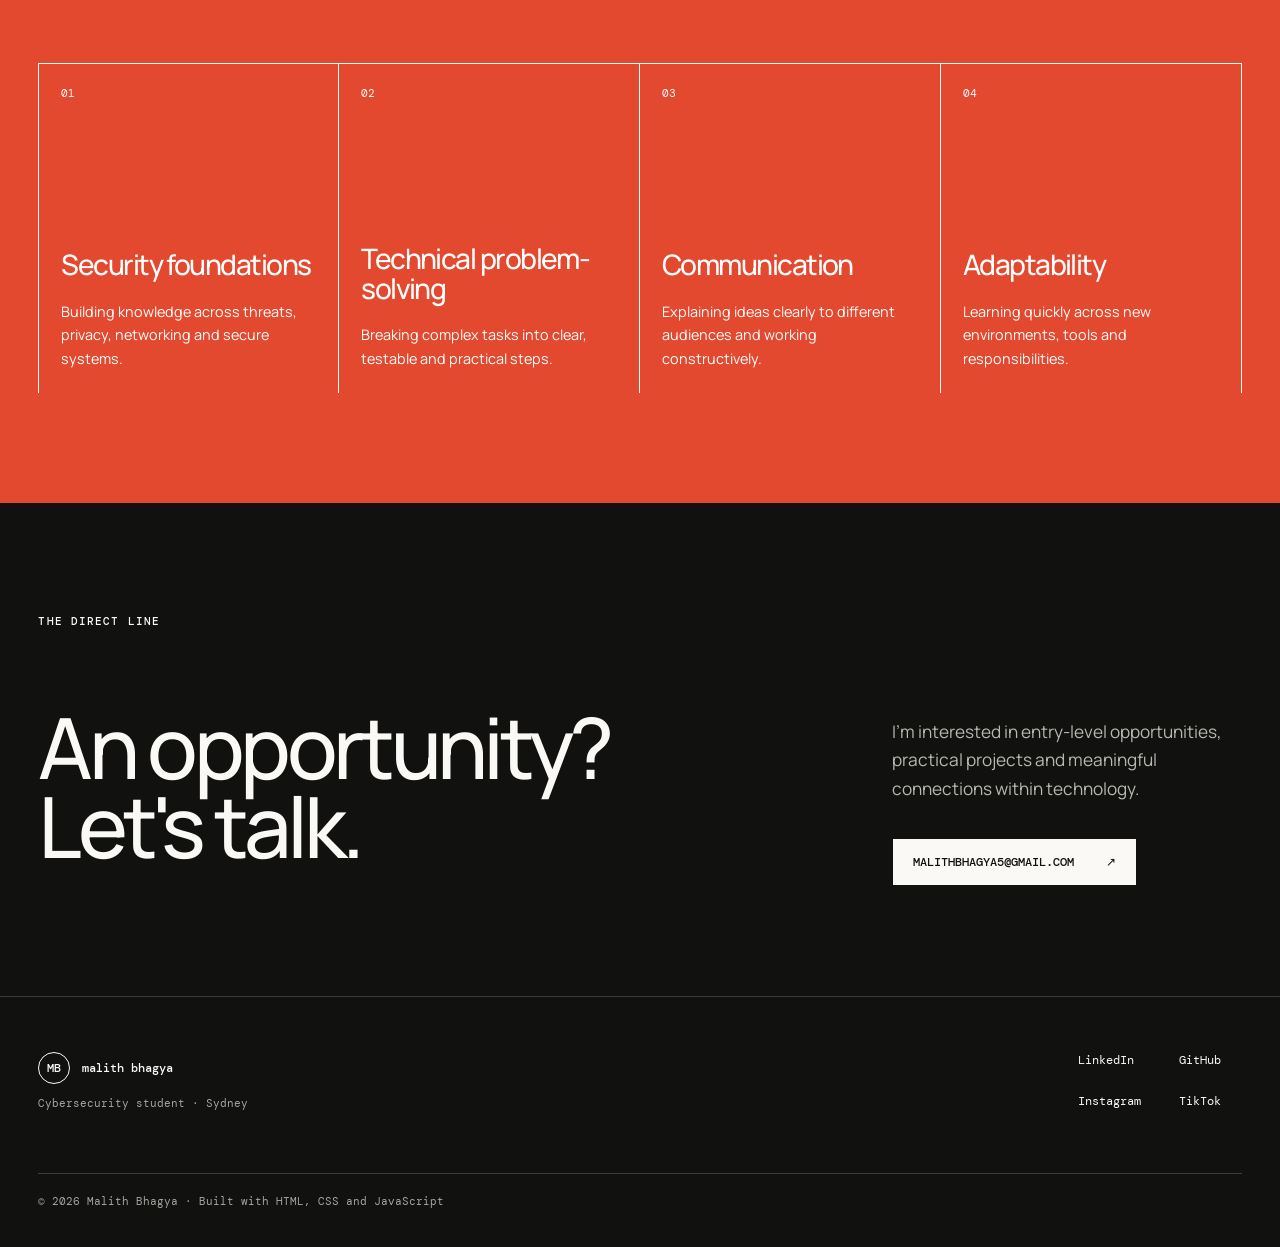
==== commit 0d63e6b8: "Update social media links in index.html" ====
--- a/index.html
+++ b/index.html
@@ -209,8 +209,8 @@
     </div>
 
     <div class="socials">
-      <a href="https://www.linkedin.com/" target="_blank" rel="noopener noreferrer">LinkedIn</a>
-      <a href="https://github.com/" target="_blank" rel="noopener noreferrer">GitHub</a>
+      <a href="www.linkedin.com/in/malith-bhagya-3a6a5a3a9" target="_blank" rel="noopener noreferrer">LinkedIn</a>
+      <a href="https://github.com/Bagii-cyber" target="_blank" rel="noopener noreferrer">GitHub</a>
       <a href="https://www.instagram.com/malithnotfound" target="_blank" rel="noopener noreferrer">Instagram</a>
       <a href="https://www.tiktok.com/@definitelynotmalith" target="_blank" rel="noopener noreferrer">TikTok</a>
     </div>
